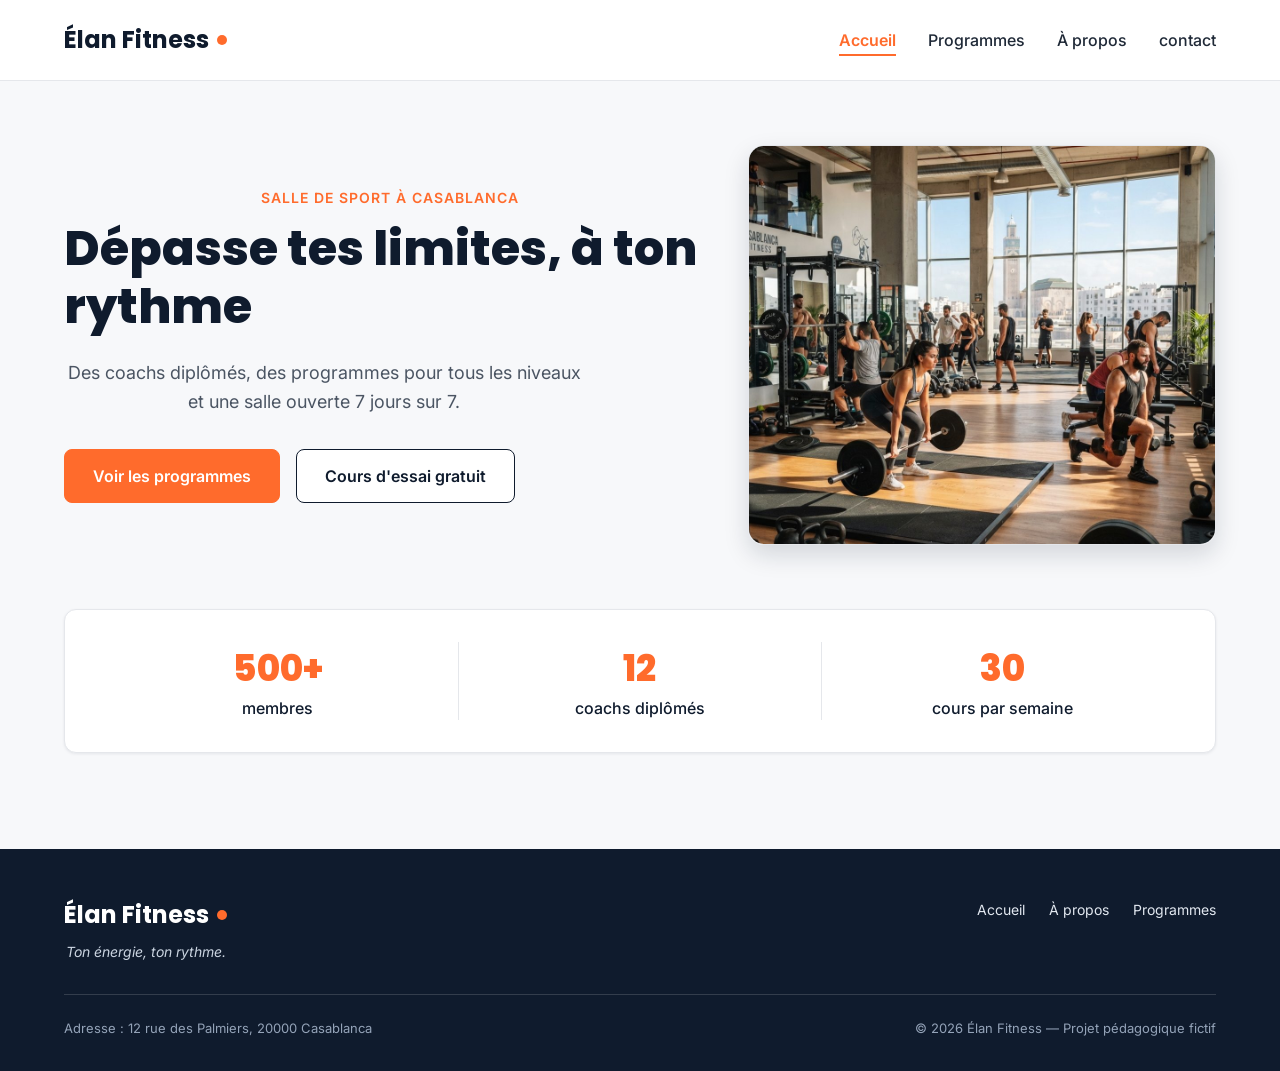
==== index.html @ c1eb533a "diviser le page principal à les pages + creer page contact" ====
<!DOCTYPE html>
<html lang="fr">

<head>
    <meta charset="UTF-8">
    <meta name="viewport" content="width=device-width, initial-scale=1">
    <meta name="description"
        content="Élan Fitness, salle de sport à Casablanca : musculation, yoga, cardio et boxe fitness avec des coachs diplômés. Réservez votre cours d'essai gratuit.">
    <title>Élan Fitness | Salle de sport à Casablanca</title>
    <link rel="preconnect" href="https://fonts.googleapis.com">
    <link rel="preconnect" href="https://fonts.gstatic.com" crossorigin>
    <link
        href="https://fonts.googleapis.com/css2?family=Inter:wght@400;500;600&family=Poppins:wght@600;700;800&display=swap"
        rel="stylesheet">
    <link rel="stylesheet" href="style.css">
</head>

<body>
    <header class="en-tete">
        <div class="conteneur en-tete-contenu">
            <a href="/" class="logo">Élan Fitness</a>
            <nav aria-label="Navigation principale">
                <ul class="menu">
                    <li><a href="/" class="lien-actif">Accueil</a></li>
                    <li><a href="/programmes.html">Programmes</a></li>
                    <li><a href="/a-propos.html">À propos</a></li>
                    <li><a href="/contact.html">contact</a></li>
                </ul>
            </nav>
        </div>
    </header>
    <main>
        <section id="accueil" class="hero">
            <div class="conteneur">

                <div class="hero-contenu">
                    <div class="hero-texte">
                        <p class="sur-titre">Salle de sport à Casablanca</p>
                        <h1>Dépasse tes limites, à ton rythme</h1>
                        <p class="hero-description">
                            Des coachs diplômés, des programmes pour tous les niveaux et une salle ouverte 7 jours sur
                            7.
                        </p>
                        <div class="boutons">
                            <a href="/programmes.html" class="bouton bouton-principal">Voir les programmes</a>
                            <a href="/contact.html" class="bouton bouton-secondaire">Cours d'essai gratuit</a>
                        </div>
                    </div>

                    <img class="hero-image" src="img/hero.jpg"
                        alt="Des personnes s'entraînent dans une salle de sport lumineuse à Casablanca">
                </div>

                <div class="chiffres">
                    <div class="chiffre">
                        <p class="chiffre-nombre">500+</p>
                        <p>membres</p>
                    </div>
                    <div class="chiffre">
                        <p class="chiffre-nombre">12</p>
                        <p>coachs diplômés</p>
                    </div>
                    <div class="chiffre">
                        <p class="chiffre-nombre">30</p>
                        <p>cours par semaine</p>
                    </div>
                </div>

            </div>
        </section>
    </main>
    <footer class="pied-de-page">
        <div class="conteneur">
            <div class="pied-haut">
                <div>
                    <p class="logo logo-clair">Élan Fitness</p>
                    <p class="slogan">Ton énergie, ton rythme.</p>
                </div>
                <nav aria-label="Navigation du pied de page">
                    <ul class="menu menu-pied">
                        <li><a href="/">Accueil</a></li>
                        <li><a href="/a-propos.html">À propos</a></li>
                        <li><a href="/programmes.html">Programmes</a></li>
                    </ul>
                </nav>
            </div>
            <div class="pied-bas">
                <p>Adresse : 12 rue des Palmiers, 20000 Casablanca</p>
                <p>&copy; 2026 Élan Fitness — Projet pédagogique fictif</p>
            </div>
        </div>
    </footer>
</body>

</html>
---- style.css ----
* {
    box-sizing: border-box;
    margin: 0;
    padding: 0;
}

html {
    scroll-behavior: smooth;
}

body {
    font-family: 'Inter', Arial, sans-serif;
    font-size: 16px;
    line-height: 1.5;
    color: #1F2937;
    background-color: #F7F8FA;
}

h1,
h2,
h3,
h4 {
    font-family: 'Poppins', Arial, sans-serif;
    color: #0F1B2D;
}

a {
    color: inherit;
    text-decoration: none;
}

ul {
    list-style: none;
}

img {
    display: block;
    max-width: 100%;
}

a:focus-visible,
button:focus-visible {
    outline: 3px solid #FF6B2C;
    outline-offset: 2px;
}

/* section accueil */
.conteneur {
    width: 100%;
    max-width: 1200px;
    margin: 0 auto;
    padding: 0 24px;
}

/* selection 3 derniers en general */
.section {
    padding: 96px 0;
}

.section-blanche {
    background-color: #FFFFFF;
    border-top: 1px solid #E5E7EB;
    border-bottom: 1px solid #E5E7EB;
}

.section-titre {
    max-width: 640px;
    margin: 0 auto 64px;
    text-align: center;
}

.section-titre h2 {
    font-size: 32px;
    margin-bottom: 16px;
}

.section-titre h3 {
    font-size: 26px;
    margin-bottom: 12px;
}

.section-titre p {
    color: #4B5563;
}

.sur-titre {
    font-size: 14px;
    font-weight: 600;
    color: #FF6B2C;
    text-transform: uppercase;
    letter-spacing: 1px;
    margin-bottom: 12px;
}

.bouton {
    display: inline-block;
    padding: 14px 28px;
    border-radius: 8px;
    font-size: 16px;
    font-weight: 600;
    text-align: center;
    cursor: pointer;
}

.bouton-principal {
    background-color: #FF6B2C;
    border: 1px solid #FF6B2C;
    color: #FFFFFF;
}

.bouton-principal:hover {
    background-color: #F05817;
}

.bouton-secondaire {
    background-color: #FFFFFF;
    border: 1px solid #0F1B2D;
    color: #0F1B2D;
}

.bouton-secondaire:hover {
    background-color: #F3F4F6;
}

.cartes {
    display: flex;
    gap: 24px;
}

.carte {
    flex: 1;
    background-color: #FFFFFF;
    border: 1px solid #E5E7EB;
    border-radius: 12px;
    box-shadow: 0 1px 3px rgba(15, 27, 45, 0.08);
}

.icone {
    width: 48px;
    height: 48px;
    background-color: #FFF0EA;
    border-radius: 8px;
    display: flex;
    align-items: center;
    justify-content: center;
}

.icone img {
    width: 24px;
    height: 24px;
}

.icone-petite {
    width: 32px;
    height: 32px;
    border-radius: 50%;
}

.icone-petite img {
    width: 16px;
    height: 16px;
}

/* header */
.en-tete {
    position: sticky;
    top: 0;
    z-index: 10;
    background-color: #FFFFFF;
    border-bottom: 1px solid #E5E7EB;
}

.en-tete-contenu {
    height: 80px;
    display: flex;
    align-items: center;
    justify-content: space-between;
}

.logo {
    display: flex;
    align-items: center;
    font-family: 'Poppins', Arial, sans-serif;
    font-size: 24px;
    font-weight: 700;
    color: #0F1B2D;
}

.logo::after {
    content: "";
    width: 10px;
    height: 10px;
    margin-left: 8px;
    background-color: #FF6B2C;
    border-radius: 50%;
}

.menu {
    display: flex;
    gap: 32px;
}

.menu a {
    font-weight: 500;
    padding-bottom: 4px;
    border-bottom: 2px solid transparent;
}

.menu a:hover {
    color: #FF6B2C;
}

.menu .lien-actif {
    color: #FF6B2C;
    font-weight: 600;
    border-bottom-color: #FF6B2C;
}

/* hero */
.hero {
    padding: 64px 0 96px;
}

.hero-contenu {
    display: flex;
    align-items: center;
    gap: 32px;
}

.hero-texte {
    flex: 7;
}

.hero-texte h1 {
    font-size: 48px;
    font-weight: 800;
    line-height: 1.2;
    margin-bottom: 24px;
}

.hero-description {
    max-width: 520px;
    font-size: 18px;
    line-height: 1.6;
    color: #4B5563;
    margin-bottom: 32px;
}

.boutons {
    display: flex;
    flex-wrap: wrap;
    gap: 16px;
}

.hero-image {
    flex: 5;
    min-width: 0;
    height: 400px;
    object-fit: cover;
    border-radius: 16px;
    border: 1px solid #E5E7EB;
    box-shadow: 0 10px 25px rgba(15, 27, 45, 0.15);
}

/* chiffres hero */
.chiffres {
    display: flex;
    margin-top: 64px;
    padding: 32px;
    background-color: #FFFFFF;
    border: 1px solid #E5E7EB;
    border-radius: 12px;
    box-shadow: 0 1px 3px rgba(15, 27, 45, 0.08);
}

.chiffre {
    flex: 1;
    text-align: center;
    font-weight: 500;
    color: #0F1B2D;
}

.chiffre+.chiffre {
    border-left: 1px solid #E5E7EB;
}

.chiffre-nombre {
    font-family: 'Poppins', Arial, sans-serif;
    font-size: 36px;
    font-weight: 800;
    color: #FF6B2C;
}

/* Pourquoi Élan Fitness */
.carte-avantage {
    padding: 24px;
    background-color: #F7F8FA;
    box-shadow: none;
}

.carte-avantage .icone {
    margin-bottom: 20px;
}

.carte-avantage h3 {
    font-size: 20px;
    margin-bottom: 8px;
}

.carte-avantage p {
    color: #4B5563;
    line-height: 1.6;
}

/* a-propos */
.apropos-contenu {
    display: flex;
    align-items: center;
    gap: 64px;
}

.apropos-texte {
    flex: 7;
}

.apropos-texte h2 {
    font-size: 36px;
    line-height: 1.2;
    margin-bottom: 20px;
}

.apropos-texte p {
    color: #4B5563;
    line-height: 1.7;
    margin-bottom: 16px;
}

.valeurs {
    display: flex;
    gap: 16px;
    margin-top: 32px;
}

.valeur {
    flex: 1;
    display: flex;
    align-items: center;
    gap: 12px;
    padding: 12px 16px;
    background-color: #FFFFFF;
    border: 1px solid #E5E7EB;
    border-radius: 12px;
    font-family: 'Poppins', Arial, sans-serif;
    font-size: 14px;
    font-weight: 600;
    color: #0F1B2D;
}

.apropos-image {
    flex: 5;
    min-width: 0;
    height: 360px;
    object-fit: cover;
    border-radius: 16px;
    box-shadow: 0 10px 25px rgba(15, 27, 45, 0.15);
}

/* carte programmes */
.carte-programme {
    display: flex;
    flex-direction: column;
    overflow: hidden;
}

.carte-programme>img {
    width: 100%;
    height: 200px;
    object-fit: cover;
}

.programme-corps {
    flex: 1;
    display: flex;
    flex-direction: column;
    padding: 20px;
}

.programme-corps h3 {
    font-size: 20px;
    margin-bottom: 8px;
}

.programme-corps p {
    font-size: 15px;
    color: #4B5563;
}

.etiquette {
    align-self: flex-start;
    padding: 4px 10px;
    margin-bottom: 12px;
    border-radius: 6px;
    font-size: 12px;
    font-weight: 600;
}

.etiquette-orange {
    background-color: #FFEDE5;
    color: #C2410C;
}

.etiquette-bleue {
    background-color: #DBEAFE;
    color: #1D4ED8;
}

.etiquette-verte {
    background-color: #D1FAE5;
    color: #047857;
}

.programme-corps .duree {
    display: flex;
    align-items: center;
    gap: 8px;
    margin-top: auto;
    padding-top: 16px;
    border-top: 1px solid #E5E7EB;
    font-size: 13px;
    font-weight: 600;
    color: #0F1B2D;
}

.programme-corps h3+p {
    margin-bottom: 16px;
}

.duree img {
    width: 16px;
    height: 16px;
}

/* formules  */
.formules {
    margin-top: 96px;
}

.formule {
    position: relative;
    display: flex;
    flex-direction: column;
    padding: 28px;
}

.formule h4 {
    font-size: 20px;
}

.prix {
    margin: 8px 0 16px;
    font-family: 'Poppins', Arial, sans-serif;
    font-size: 30px;
    font-weight: 800;
    color: #FF6B2C;
}

.prix span {
    font-family: 'Inter', Arial, sans-serif;
    font-size: 16px;
    font-weight: 500;
    color: #4B5563;
}

.prix-note {
    margin: -8px 0 16px;
    font-size: 13px;
    color: #4B5563;
}

.formule-liste {
    flex: 1;
    margin-bottom: 24px;
}

.formule-liste li {
    padding-left: 28px;
    margin-bottom: 12px;
    font-size: 15px;
    background-image: url('img/icone-check.svg');
    background-repeat: no-repeat;
    background-position: left center;
    background-size: 16px;
}

.formule .bouton {
    display: block;
}

.formule-populaire {
    border: 2px solid #FF6B2C;
    box-shadow: 0 10px 25px rgba(255, 107, 44, 0.2);
}

.badge-populaire {
    position: absolute;
    top: -14px;
    left: 50%;
    transform: translateX(-50%);
    padding: 4px 14px;
    background-color: #FF6B2C;
    border-radius: 999px;
    font-size: 12px;
    font-weight: 700;
    text-transform: uppercase;
    color: #FFFFFF;
}

/* footer  */
.pied-de-page {
    padding: 48px 0 32px;
    background-color: #0F1B2D;
    color: #FFFFFF;
}

.pied-haut {
    display: flex;
    justify-content: space-between;
    align-items: flex-start;
    padding-bottom: 32px;
    border-bottom: 1px solid rgba(255, 255, 255, 0.15);
}

.logo-clair {
    color: #FFFFFF;
}

.slogan {
    margin-top: 8px;
    font-size: 14px;
    font-style: italic;
    color: #CBD5E1;
}

.menu-pied {
    gap: 24px;
}

.menu-pied a {
    font-size: 14px;
    font-weight: 400;
    color: #E2E8F0;
}

.pied-bas {
    display: flex;
    justify-content: space-between;
    margin-top: 24px;
    font-size: 13px;
    color: #94A3B8;
}

/* section contact */

.contact {
    padding: 5px;
    margin: 100px 150px;
    border: 1px solid #FF6B2C;
    border-radius: 20px;
}

.contact h2,
p {
    text-align: center;
}

.contact h2 {
    font-size: 40px;
    padding-top: 15px;
}

label {
    font-size: 25px;
    padding: 10px 0;
    font-family: 'Inter'
}

input {
    border: 1px solid #FFFFFF;
    border-radius: 10px;
    height: 35px;
    font-family: 'Inter';
    padding: 20px;
    font-size: larger;
    outline: transparent;

}

.input-textera {
    height: 200px;
    margin-bottom: 30px;
    border: 1px solid #FFFFFF;
    border-radius: 10px;
    box-sizing: border-box;
    padding: 20px;
    font-size: larger;
    outline: transparent;
    overflow: hidden;
}

textarea:focus,
input:focus {
    border-color: #FF6B2C;
}
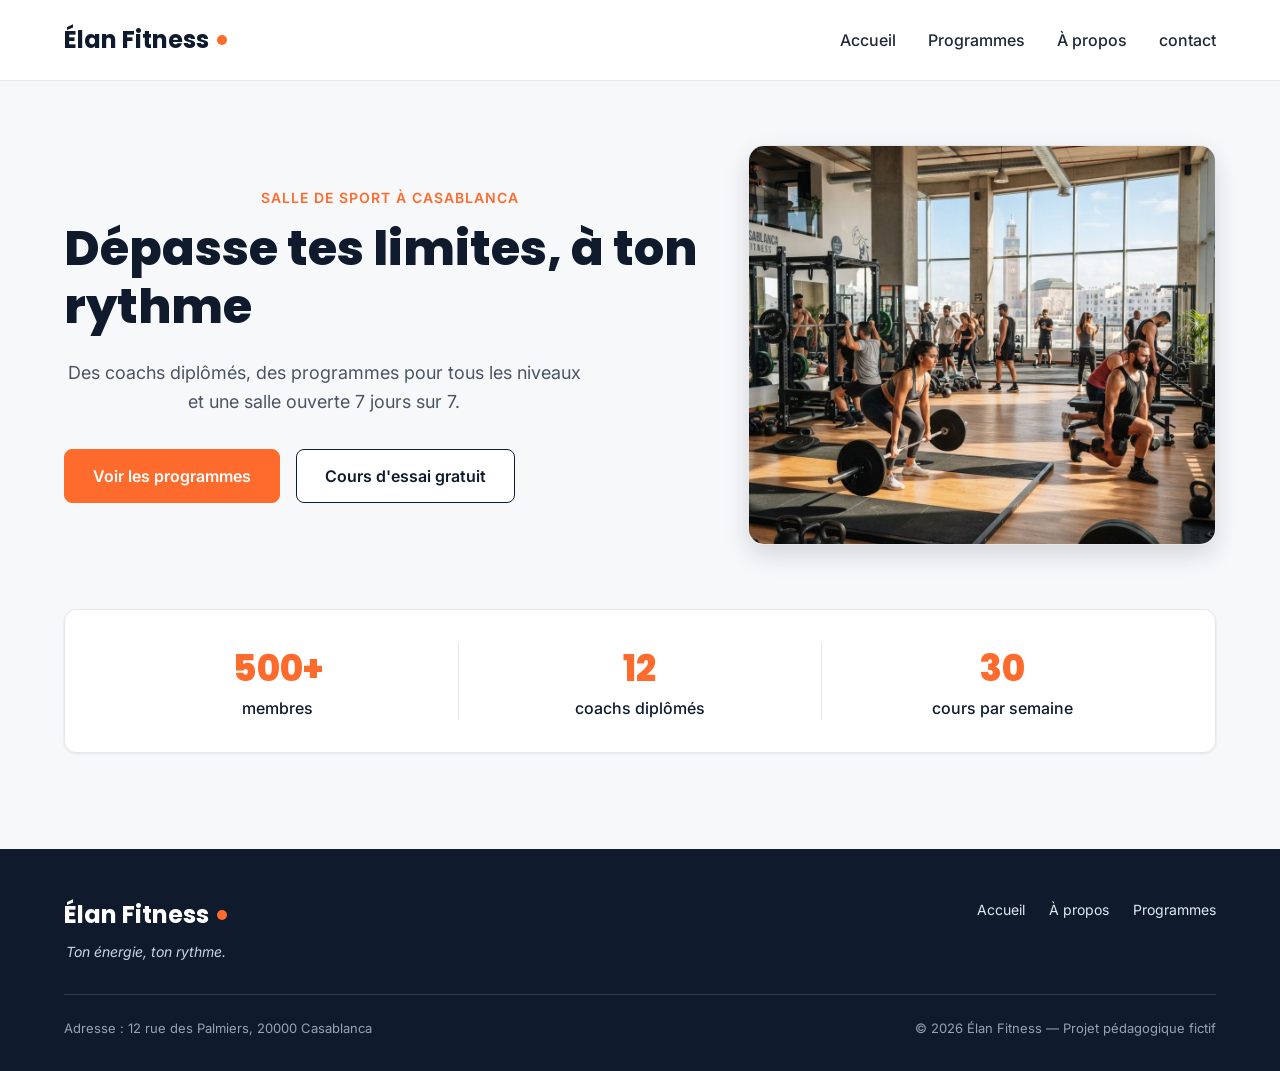
==== commit fc03783c: "ameliorer SEO" ====
--- a/index.html
+++ b/index.html
@@ -7,6 +7,9 @@
     <meta name="description"
         content="Élan Fitness, salle de sport à Casablanca : musculation, yoga, cardio et boxe fitness avec des coachs diplômés. Réservez votre cours d'essai gratuit.">
     <title>Élan Fitness | Salle de sport à Casablanca</title>
+    <meta name="description"
+        content="Fondé avec la conviction que le sport doit être accessible, motivant et bienveillant, Élan Fitness a été pensé comme un lieu d'énergie positive où chacun progresse à son rythme." />
+    <link rel="canonical" href="https://fitness-elan.vercel.app/" />
     <link rel="preconnect" href="https://fonts.googleapis.com">
     <link rel="preconnect" href="https://fonts.gstatic.com" crossorigin>
     <link
--- a/style.css
+++ b/style.css
@@ -208,12 +208,6 @@
 
 .menu a:hover {
     color: #FF6B2C;
-}
-
-.menu .lien-actif {
-    color: #FF6B2C;
-    font-weight: 600;
-    border-bottom-color: #FF6B2C;
 }
 
 /* hero */
